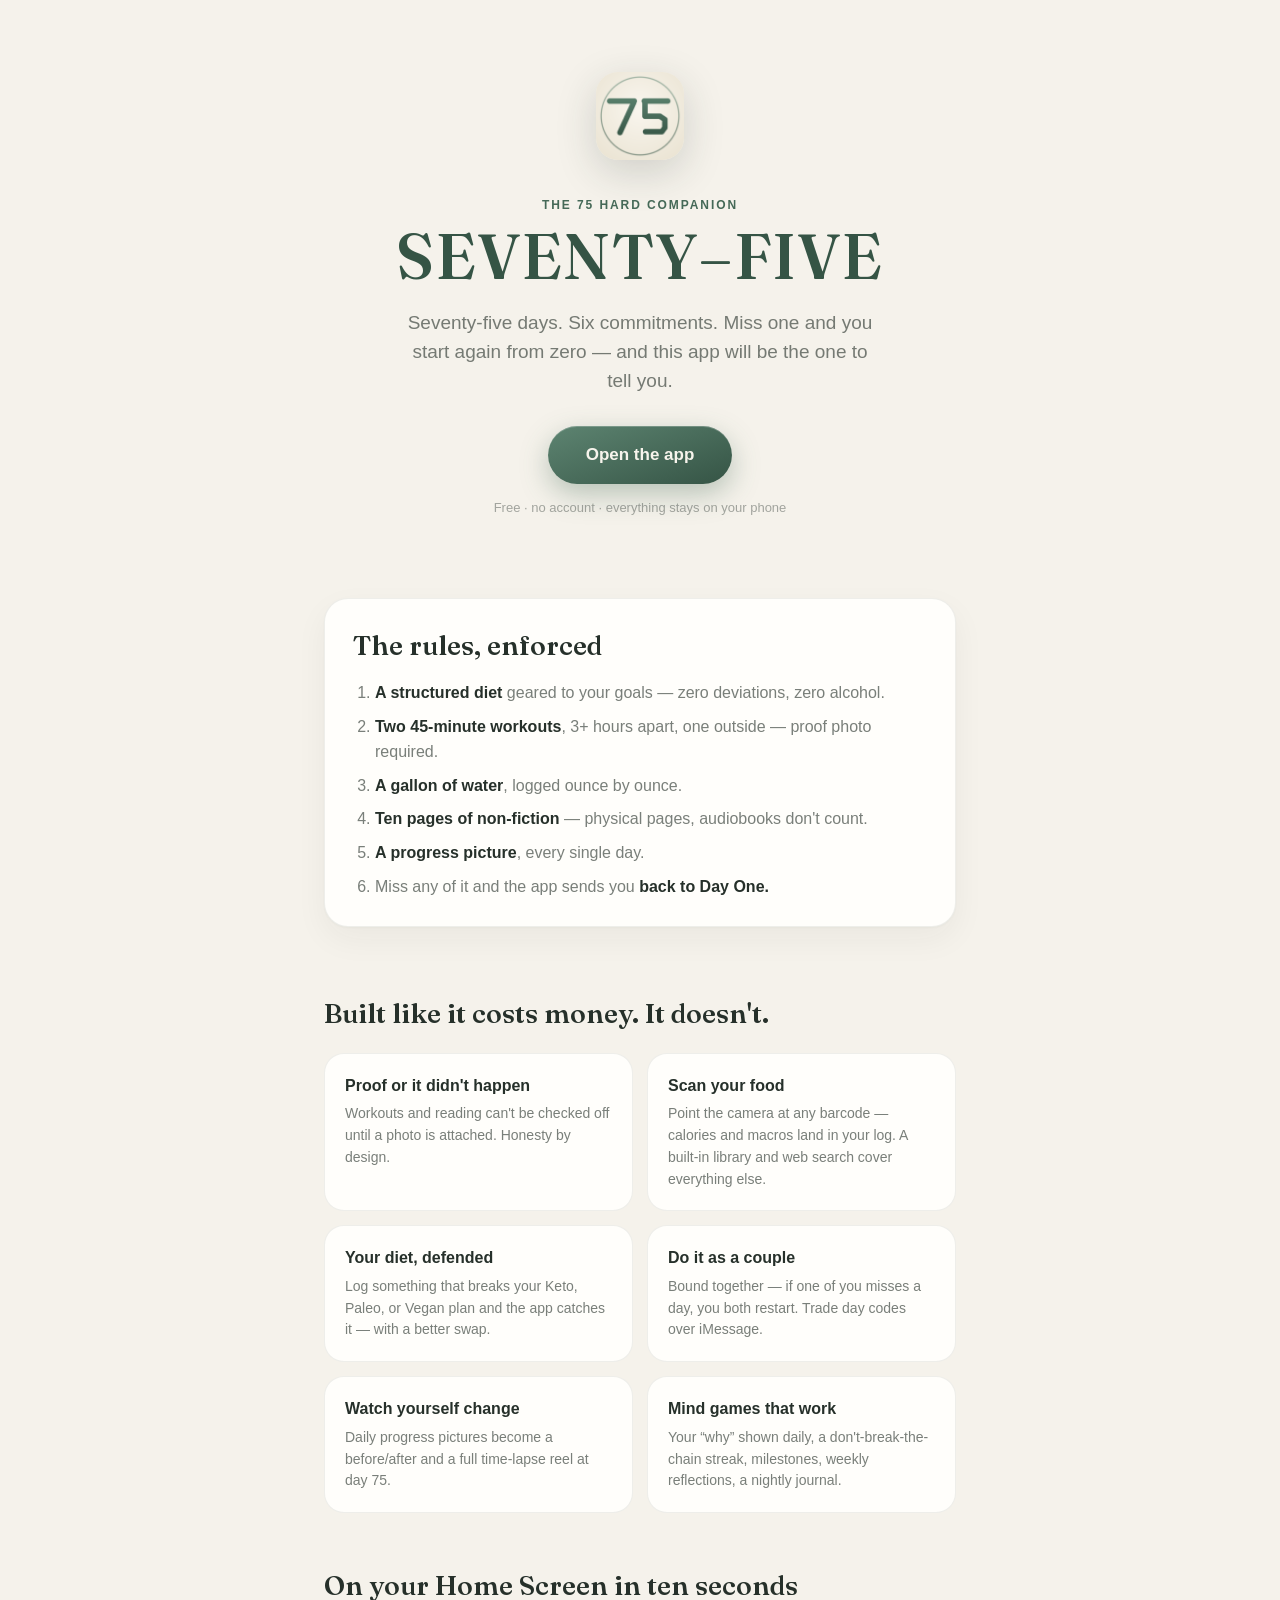
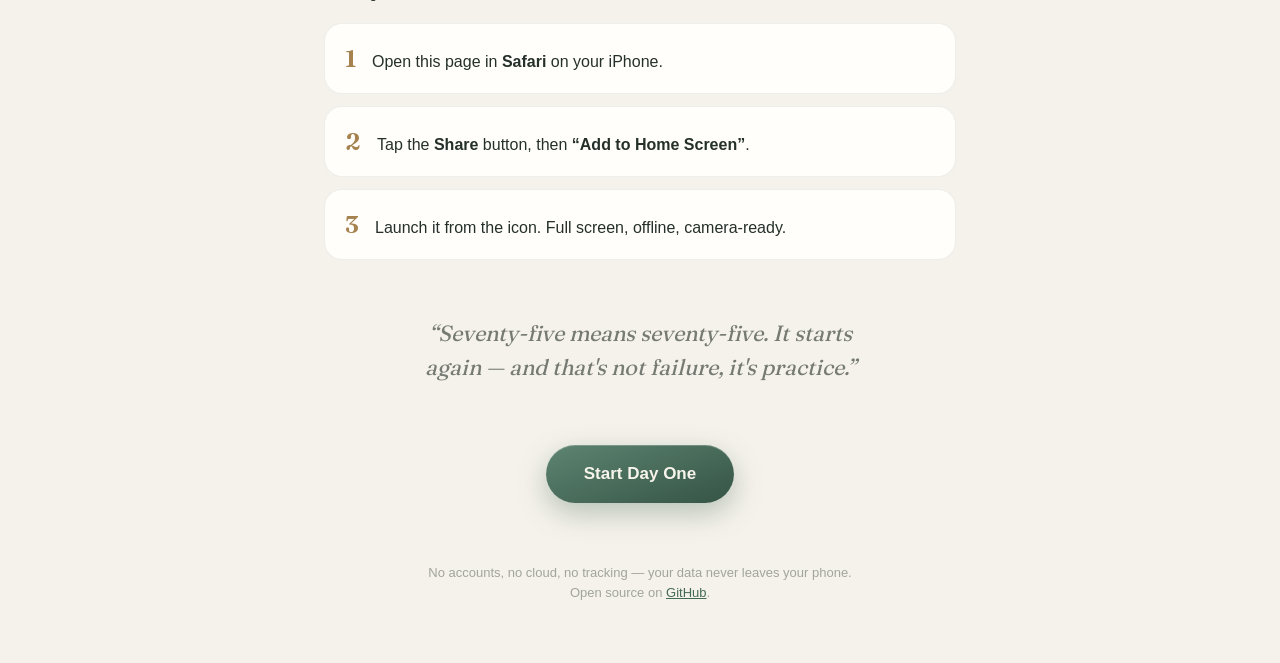
==== welcome.html @ f0adac46 "Add custom commitments, nutrition dashboard, heatmap shading, landing page Personalized routines: - " ====
<!doctype html>
<html lang="en">
<head>
  <meta charset="utf-8">
  <meta name="viewport" content="width=device-width, initial-scale=1">
  <title>SEVENTY-FIVE — the 75 Hard companion</title>
  <meta name="description" content="Seventy-five days. Six commitments. Photographic proof, a real food log with barcode scanning, couples mode, and no mercy. Free, private, installs from Safari.">
  <link rel="icon" type="image/png" href="./icons/icon-64.png">
  <link rel="preload" href="./fonts/fraunces-latin.woff2" as="font" type="font/woff2" crossorigin>
  <meta name="theme-color" content="#f5f2eb">
  <style>
    @font-face {
      font-family: 'Fraunces';
      src: url('./fonts/fraunces-latin.woff2') format('woff2');
      font-weight: 400 700;
      font-display: swap;
    }
    :root {
      --bg: #f5f2eb; --surface: #fffefb; --ink: #26302a;
      --ink-2: rgba(38,48,42,.62); --ink-3: rgba(38,48,42,.4);
      --hairline: rgba(41,51,44,.08);
      --green: #456957; --green-2: #5d8471; --green-deep: #355445;
      --gold: #a5824e;
      --serif: 'Fraunces', ui-serif, Georgia, serif;
      --sans: -apple-system, BlinkMacSystemFont, "SF Pro Text", "Helvetica Neue", sans-serif;
    }
    @media (prefers-color-scheme: dark) {
      :root {
        --bg: #131714; --surface: #1c221e; --ink: #eeede5;
        --ink-2: rgba(238,237,229,.62); --ink-3: rgba(238,237,229,.4);
        --hairline: rgba(240,240,233,.09);
        --green: #86ab97; --green-2: #9cc0ac; --green-deep: #6f957f;
        --gold: #c1a067;
      }
    }
    * { margin: 0; padding: 0; box-sizing: border-box; }
    body {
      background: var(--bg); color: var(--ink);
      font-family: var(--sans); line-height: 1.55;
      -webkit-font-smoothing: antialiased;
    }
    .wrap { max-width: 680px; margin: 0 auto; padding: 0 24px; }
    .hero { text-align: center; padding: 72px 0 40px; }
    .hero img { width: 88px; height: 88px; border-radius: 22px; box-shadow: 0 12px 40px rgba(38,48,42,.18); }
    .kicker {
      font-size: 12px; font-weight: 700; letter-spacing: .16em;
      text-transform: uppercase; color: var(--green); margin-top: 28px;
    }
    h1 {
      font-family: var(--serif); font-weight: 550; font-optical-sizing: auto;
      font-size: clamp(44px, 9vw, 64px); letter-spacing: .02em;
      color: var(--green-deep); margin-top: 8px; line-height: 1.05;
    }
    .lede { font-size: 19px; color: var(--ink-2); max-width: 480px; margin: 18px auto 0; }
    .cta {
      display: inline-block; margin-top: 30px;
      background: linear-gradient(160deg, var(--green-2), var(--green-deep));
      color: #f7f4ec; text-decoration: none;
      font-weight: 650; font-size: 17px;
      padding: 16px 38px; border-radius: 100px;
      box-shadow: inset 0 1px 0 rgba(255,255,255,.22), 0 10px 28px rgba(69,105,87,.35);
    }
    .cta:active { transform: scale(.97); }
    .sub-cta { display: block; margin-top: 14px; font-size: 13px; color: var(--ink-3); }
    .rules {
      background: var(--surface); border: 1px solid var(--hairline);
      border-radius: 24px; padding: 26px 28px; margin: 40px 0;
      box-shadow: 0 1px 2px rgba(38,48,42,.03), 0 12px 32px rgba(38,48,42,.05);
    }
    .rules h2, section h2 {
      font-family: var(--serif); font-weight: 550; font-size: 27px; margin-bottom: 14px;
    }
    .rules ol { padding-left: 22px; color: var(--ink-2); display: grid; gap: 9px; }
    .rules strong { color: var(--ink); }
    .grid { display: grid; grid-template-columns: repeat(auto-fit, minmax(250px, 1fr)); gap: 14px; margin-top: 18px; }
    .feature {
      background: var(--surface); border: 1px solid var(--hairline);
      border-radius: 20px; padding: 20px;
    }
    .feature h3 { font-size: 16px; margin-bottom: 5px; }
    .feature p { font-size: 14px; color: var(--ink-2); }
    section { padding: 26px 0; }
    .steps { counter-reset: step; display: grid; gap: 12px; margin-top: 16px; }
    .step {
      display: flex; gap: 16px; align-items: baseline;
      background: var(--surface); border: 1px solid var(--hairline);
      border-radius: 18px; padding: 16px 20px;
    }
    .step::before {
      counter-increment: step; content: counter(step);
      font-family: var(--serif); font-size: 24px; font-weight: 600; color: var(--gold);
    }
    .quote {
      text-align: center; font-family: var(--serif); font-style: italic;
      font-size: 22px; color: var(--ink-2); max-width: 460px; margin: 30px auto;
    }
    footer {
      text-align: center; font-size: 13px; color: var(--ink-3);
      padding: 40px 24px 60px;
    }
    footer a { color: var(--green); }
  </style>
</head>
<body>
  <div class="wrap">
    <header class="hero">
      <img src="./icons/icon-180.png" alt="SEVENTY-FIVE app icon" width="88" height="88">
      <div class="kicker">The 75 Hard companion</div>
      <h1>SEVENTY&#8211;FIVE</h1>
      <p class="lede">Seventy-five days. Six commitments. Miss one and you start again from zero — and this app will be the one to tell you.</p>
      <a class="cta" href="./">Open the app</a>
      <span class="sub-cta">Free · no account · everything stays on your phone</span>
    </header>

    <div class="rules">
      <h2>The rules, enforced</h2>
      <ol>
        <li><strong>A structured diet</strong> geared to your goals — zero deviations, zero alcohol.</li>
        <li><strong>Two 45-minute workouts</strong>, 3+ hours apart, one outside — proof photo required.</li>
        <li><strong>A gallon of water</strong>, logged ounce by ounce.</li>
        <li><strong>Ten pages of non-fiction</strong> — physical pages, audiobooks don't count.</li>
        <li><strong>A progress picture</strong>, every single day.</li>
        <li>Miss any of it and the app sends you <strong>back to Day One.</strong></li>
      </ol>
    </div>

    <section>
      <h2>Built like it costs money. It doesn't.</h2>
      <div class="grid">
        <div class="feature"><h3>Proof or it didn't happen</h3><p>Workouts and reading can't be checked off until a photo is attached. Honesty by design.</p></div>
        <div class="feature"><h3>Scan your food</h3><p>Point the camera at any barcode — calories and macros land in your log. A built-in library and web search cover everything else.</p></div>
        <div class="feature"><h3>Your diet, defended</h3><p>Log something that breaks your Keto, Paleo, or Vegan plan and the app catches it — with a better swap.</p></div>
        <div class="feature"><h3>Do it as a couple</h3><p>Bound together — if one of you misses a day, you both restart. Trade day codes over iMessage.</p></div>
        <div class="feature"><h3>Watch yourself change</h3><p>Daily progress pictures become a before/after and a full time-lapse reel at day 75.</p></div>
        <div class="feature"><h3>Mind games that work</h3><p>Your “why” shown daily, a don't-break-the-chain streak, milestones, weekly reflections, a nightly journal.</p></div>
      </div>
    </section>

    <section>
      <h2>On your Home Screen in ten seconds</h2>
      <div class="steps">
        <div class="step"><span>Open this page in <strong>Safari</strong> on your iPhone.</span></div>
        <div class="step"><span>Tap the <strong>Share</strong> button, then <strong>“Add to Home Screen”</strong>.</span></div>
        <div class="step"><span>Launch it from the icon. Full screen, offline, camera-ready.</span></div>
      </div>
    </section>

    <p class="quote">“Seventy-five means seventy-five. It starts again — and that's not failure, it's practice.”</p>

    <div style="text-align:center; padding-bottom: 20px">
      <a class="cta" href="./">Start Day One</a>
    </div>
  </div>

  <footer>
    No accounts, no cloud, no tracking — your data never leaves your phone.<br>
    Open source on <a href="https://github.com/rodrig011/75-hard">GitHub</a>.
  </footer>
</body>
</html>
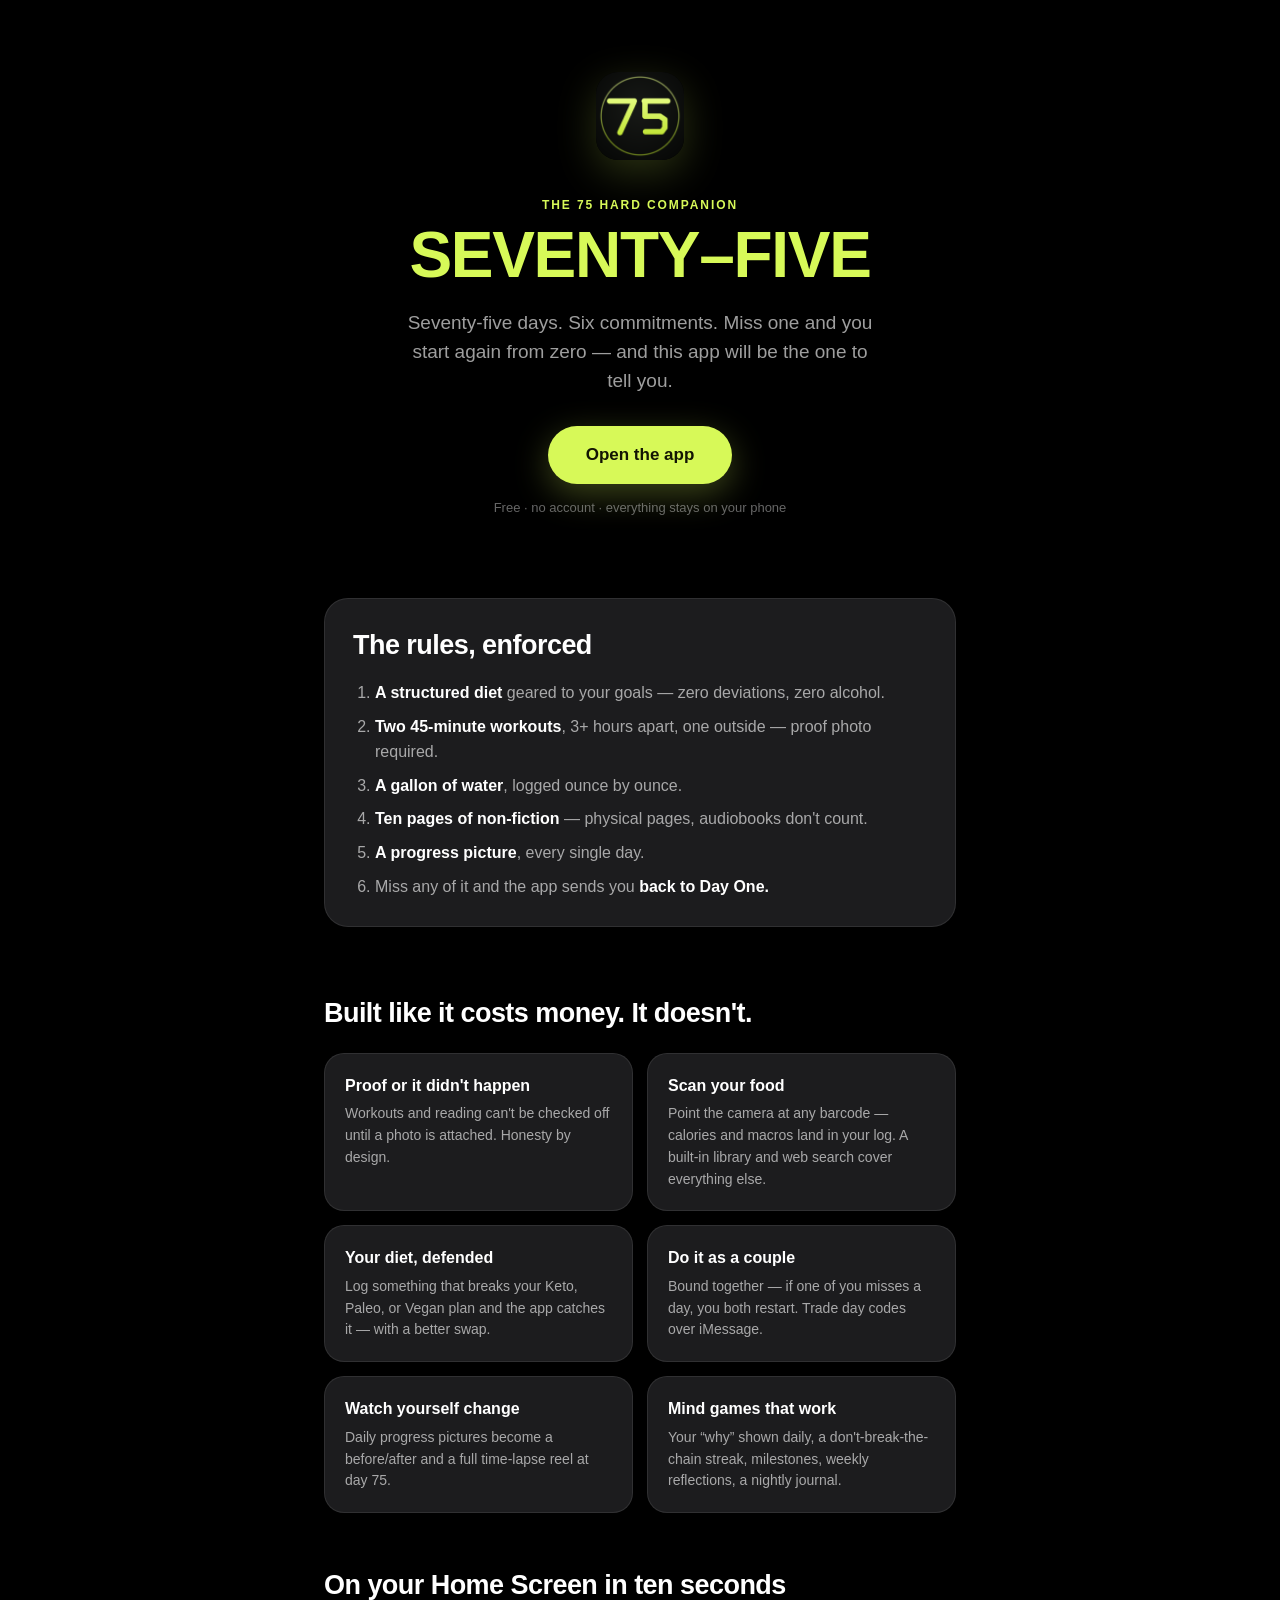
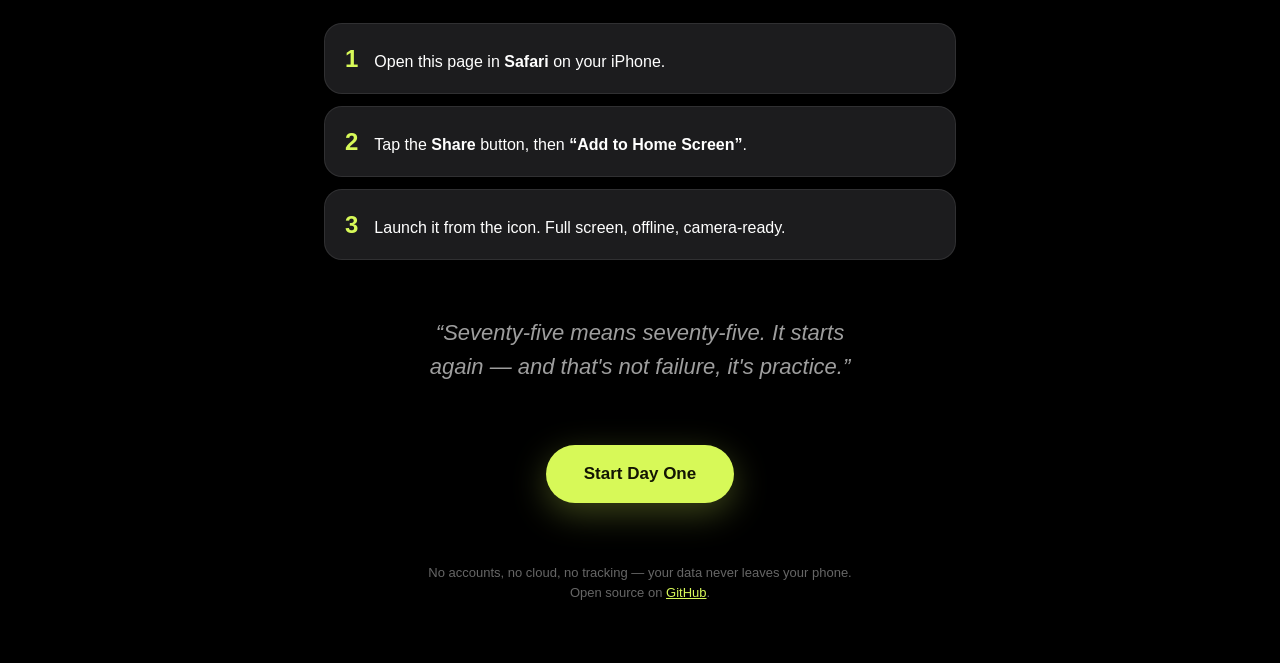
==== commit b42d184a: "Reskin to Apple Fitness language: black, volt-lime, color-coded metrics - Default theme is now pure " ====
--- a/welcome.html
+++ b/welcome.html
@@ -7,7 +7,7 @@
   <meta name="description" content="Seventy-five days. Six commitments. Photographic proof, a real food log with barcode scanning, couples mode, and no mercy. Free, private, installs from Safari.">
   <link rel="icon" type="image/png" href="./icons/icon-64.png">
   <link rel="preload" href="./fonts/fraunces-latin.woff2" as="font" type="font/woff2" crossorigin>
-  <meta name="theme-color" content="#f5f2eb">
+  <meta name="theme-color" content="#000000">
   <style>
     @font-face {
       font-family: 'Fraunces';
@@ -16,22 +16,13 @@
       font-display: swap;
     }
     :root {
-      --bg: #f5f2eb; --surface: #fffefb; --ink: #26302a;
-      --ink-2: rgba(38,48,42,.62); --ink-3: rgba(38,48,42,.4);
-      --hairline: rgba(41,51,44,.08);
-      --green: #456957; --green-2: #5d8471; --green-deep: #355445;
-      --gold: #a5824e;
-      --serif: 'Fraunces', ui-serif, Georgia, serif;
+      --bg: #000; --surface: #1c1c1e; --ink: #fff;
+      --ink-2: rgba(255,255,255,.62); --ink-3: rgba(255,255,255,.4);
+      --hairline: rgba(255,255,255,.09);
+      --green: #d7f958; --green-2: #e6ff85; --green-deep: #d7f958;
+      --gold: #d5b87f;
+      --serif: -apple-system, BlinkMacSystemFont, "SF Pro Display", "Helvetica Neue", sans-serif;
       --sans: -apple-system, BlinkMacSystemFont, "SF Pro Text", "Helvetica Neue", sans-serif;
-    }
-    @media (prefers-color-scheme: dark) {
-      :root {
-        --bg: #131714; --surface: #1c221e; --ink: #eeede5;
-        --ink-2: rgba(238,237,229,.62); --ink-3: rgba(238,237,229,.4);
-        --hairline: rgba(240,240,233,.09);
-        --green: #86ab97; --green-2: #9cc0ac; --green-deep: #6f957f;
-        --gold: #c1a067;
-      }
     }
     * { margin: 0; padding: 0; box-sizing: border-box; }
     body {
@@ -41,34 +32,34 @@
     }
     .wrap { max-width: 680px; margin: 0 auto; padding: 0 24px; }
     .hero { text-align: center; padding: 72px 0 40px; }
-    .hero img { width: 88px; height: 88px; border-radius: 22px; box-shadow: 0 12px 40px rgba(38,48,42,.18); }
+    .hero img { width: 88px; height: 88px; border-radius: 22px; box-shadow: 0 12px 40px rgba(215,249,88,.2); }
     .kicker {
       font-size: 12px; font-weight: 700; letter-spacing: .16em;
       text-transform: uppercase; color: var(--green); margin-top: 28px;
     }
     h1 {
-      font-family: var(--serif); font-weight: 550; font-optical-sizing: auto;
-      font-size: clamp(44px, 9vw, 64px); letter-spacing: .02em;
-      color: var(--green-deep); margin-top: 8px; line-height: 1.05;
+      font-family: var(--serif); font-weight: 800;
+      font-size: clamp(44px, 9vw, 64px); letter-spacing: -0.02em;
+      color: var(--green); margin-top: 8px; line-height: 1.05;
     }
     .lede { font-size: 19px; color: var(--ink-2); max-width: 480px; margin: 18px auto 0; }
     .cta {
       display: inline-block; margin-top: 30px;
-      background: linear-gradient(160deg, var(--green-2), var(--green-deep));
-      color: #f7f4ec; text-decoration: none;
-      font-weight: 650; font-size: 17px;
+      background: var(--green);
+      color: #131503; text-decoration: none;
+      font-weight: 700; font-size: 17px;
       padding: 16px 38px; border-radius: 100px;
-      box-shadow: inset 0 1px 0 rgba(255,255,255,.22), 0 10px 28px rgba(69,105,87,.35);
+      box-shadow: 0 10px 34px rgba(215,249,88,.28);
     }
     .cta:active { transform: scale(.97); }
     .sub-cta { display: block; margin-top: 14px; font-size: 13px; color: var(--ink-3); }
     .rules {
       background: var(--surface); border: 1px solid var(--hairline);
       border-radius: 24px; padding: 26px 28px; margin: 40px 0;
-      box-shadow: 0 1px 2px rgba(38,48,42,.03), 0 12px 32px rgba(38,48,42,.05);
+      box-shadow: none;
     }
     .rules h2, section h2 {
-      font-family: var(--serif); font-weight: 550; font-size: 27px; margin-bottom: 14px;
+      font-family: var(--serif); font-weight: 800; font-size: 27px; letter-spacing: -0.02em; margin-bottom: 14px;
     }
     .rules ol { padding-left: 22px; color: var(--ink-2); display: grid; gap: 9px; }
     .rules strong { color: var(--ink); }
@@ -88,10 +79,10 @@
     }
     .step::before {
       counter-increment: step; content: counter(step);
-      font-family: var(--serif); font-size: 24px; font-weight: 600; color: var(--gold);
+      font-family: var(--serif); font-size: 24px; font-weight: 800; color: var(--green);
     }
     .quote {
-      text-align: center; font-family: var(--serif); font-style: italic;
+      text-align: center; font-family: var(--serif); font-weight: 500; font-style: italic;
       font-size: 22px; color: var(--ink-2); max-width: 460px; margin: 30px auto;
     }
     footer {
